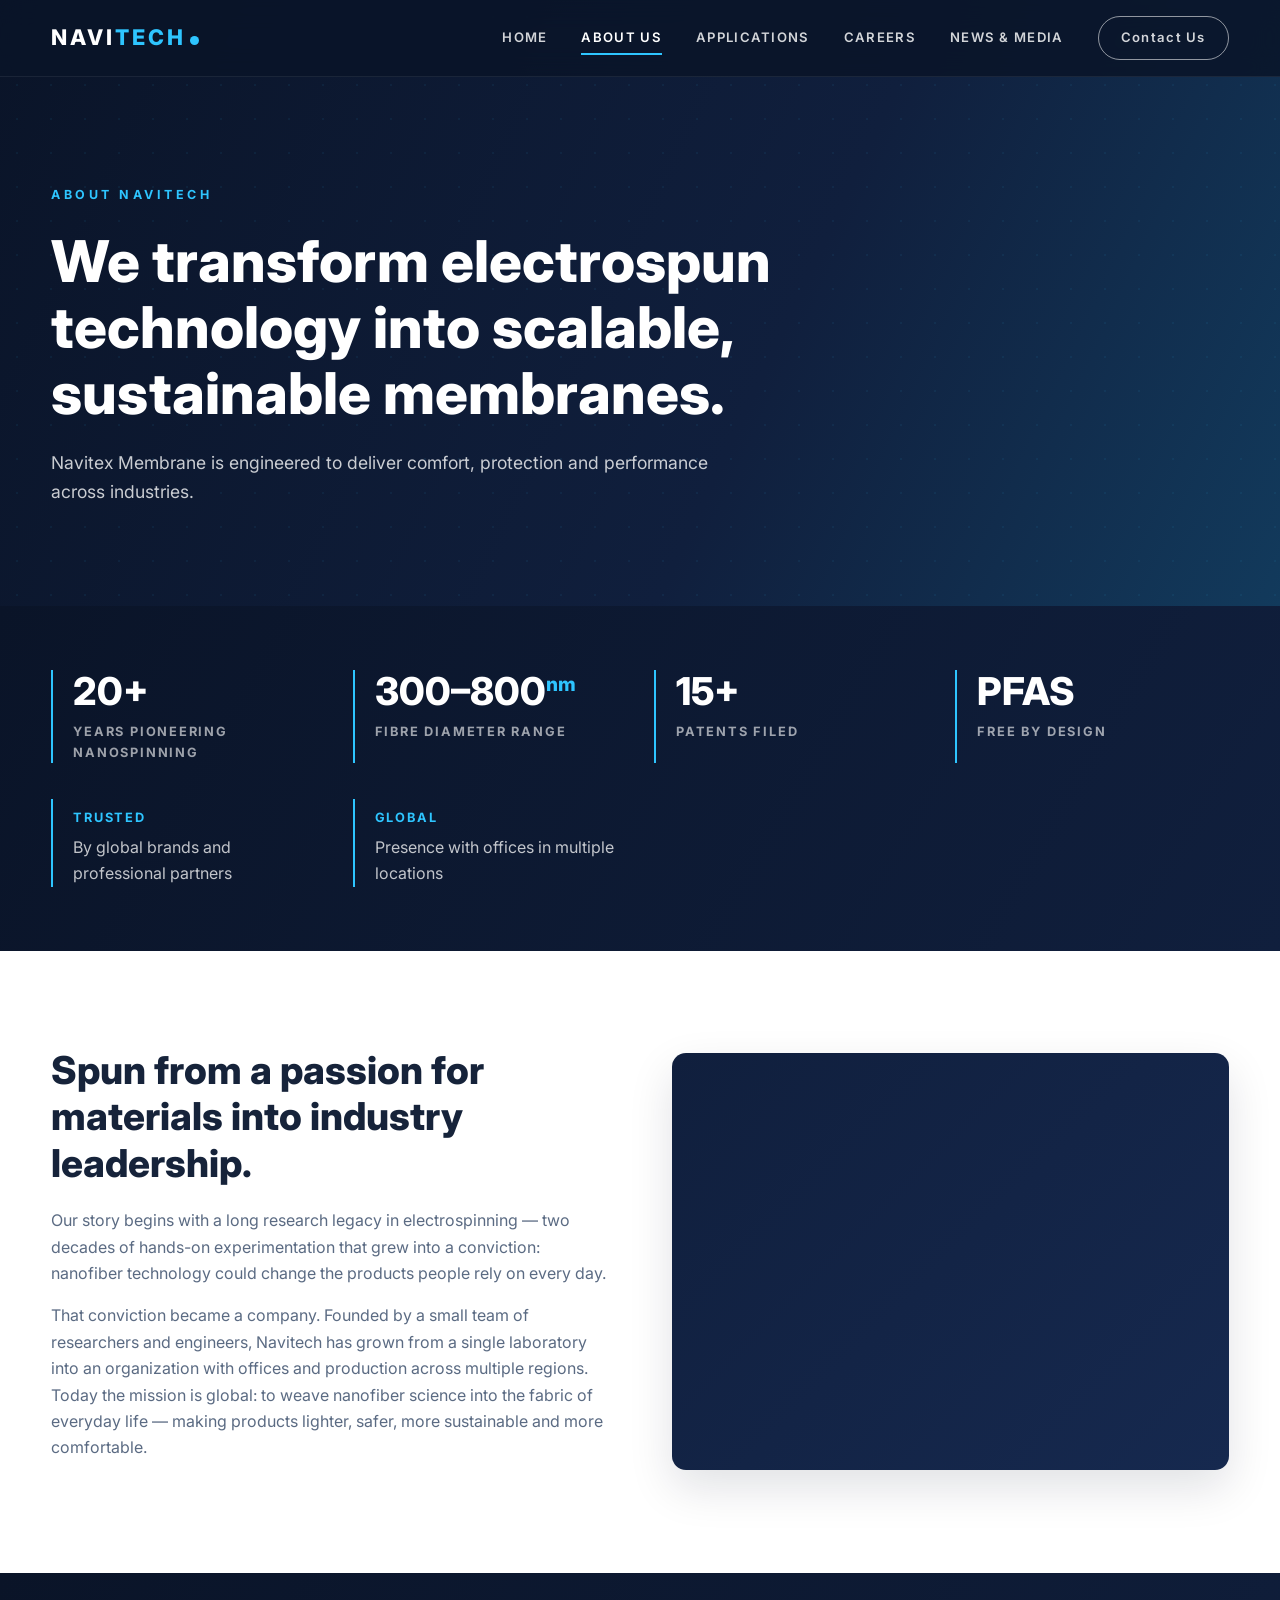
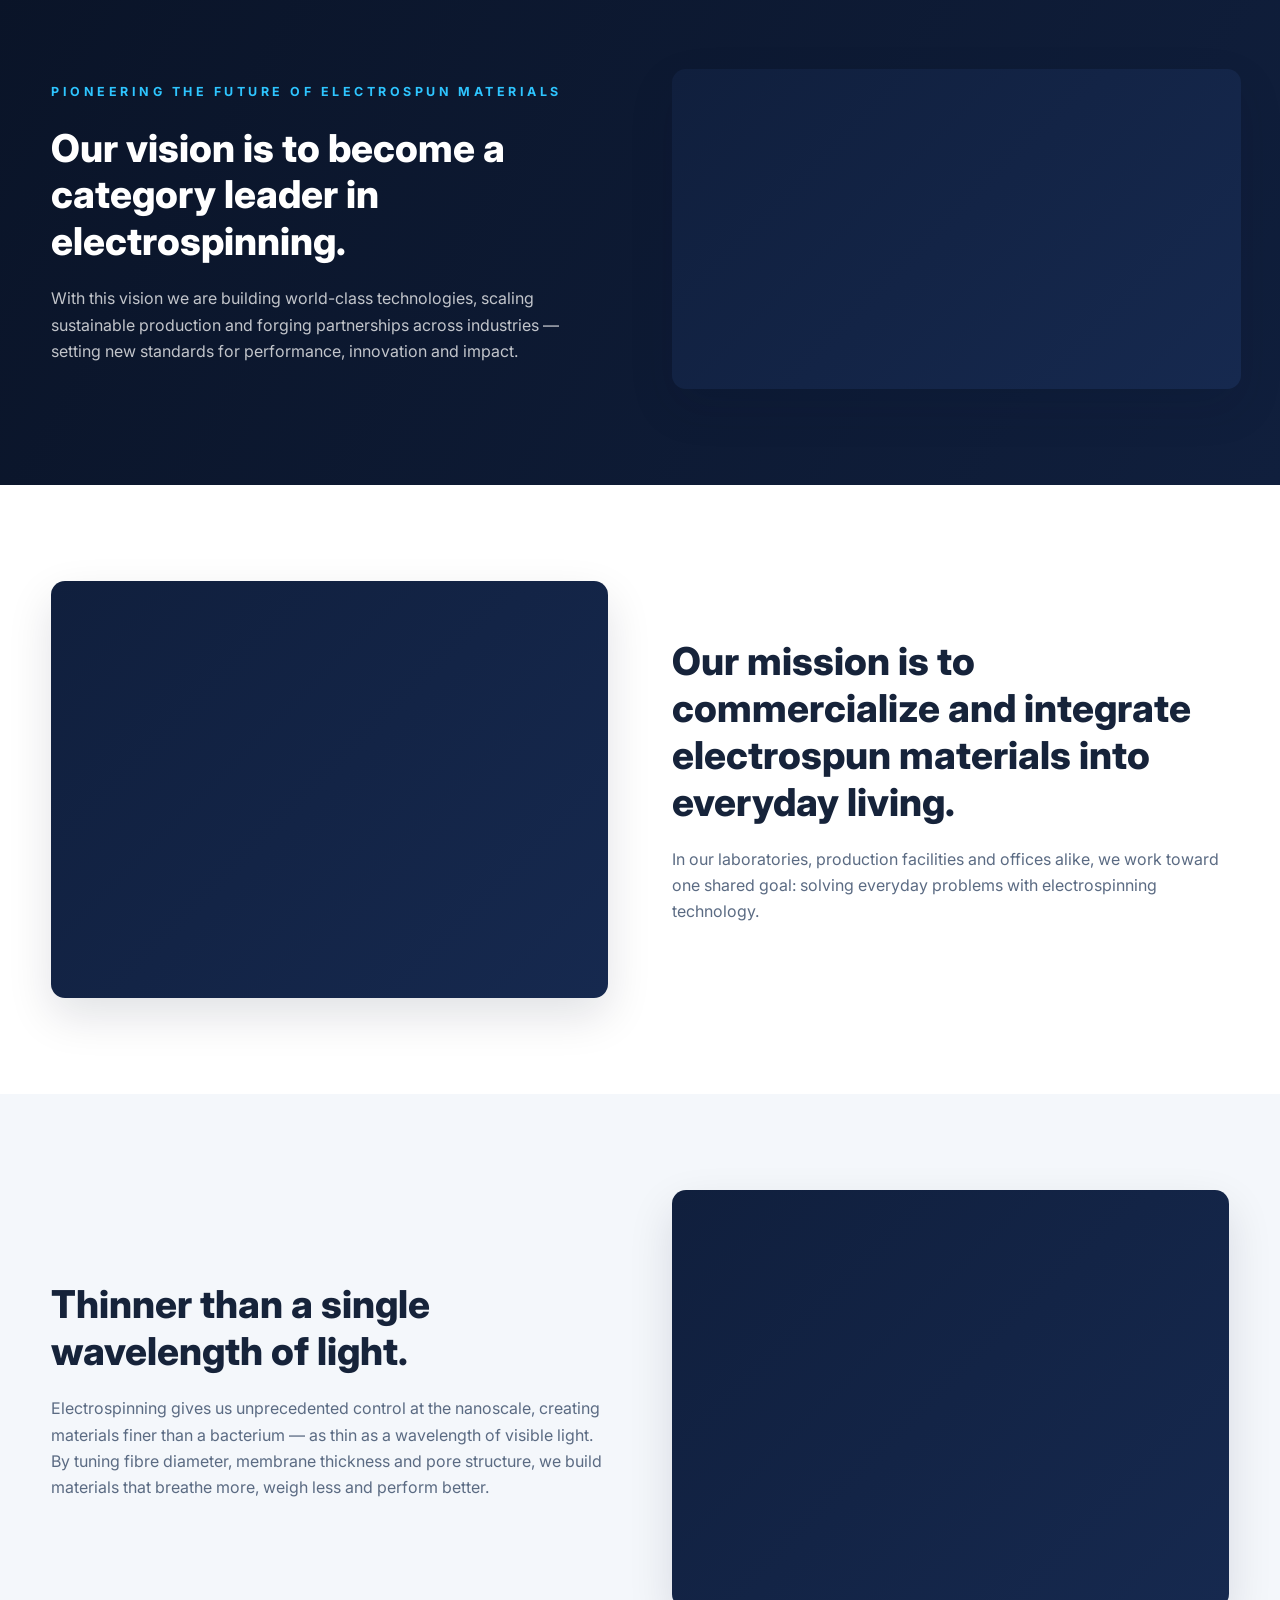
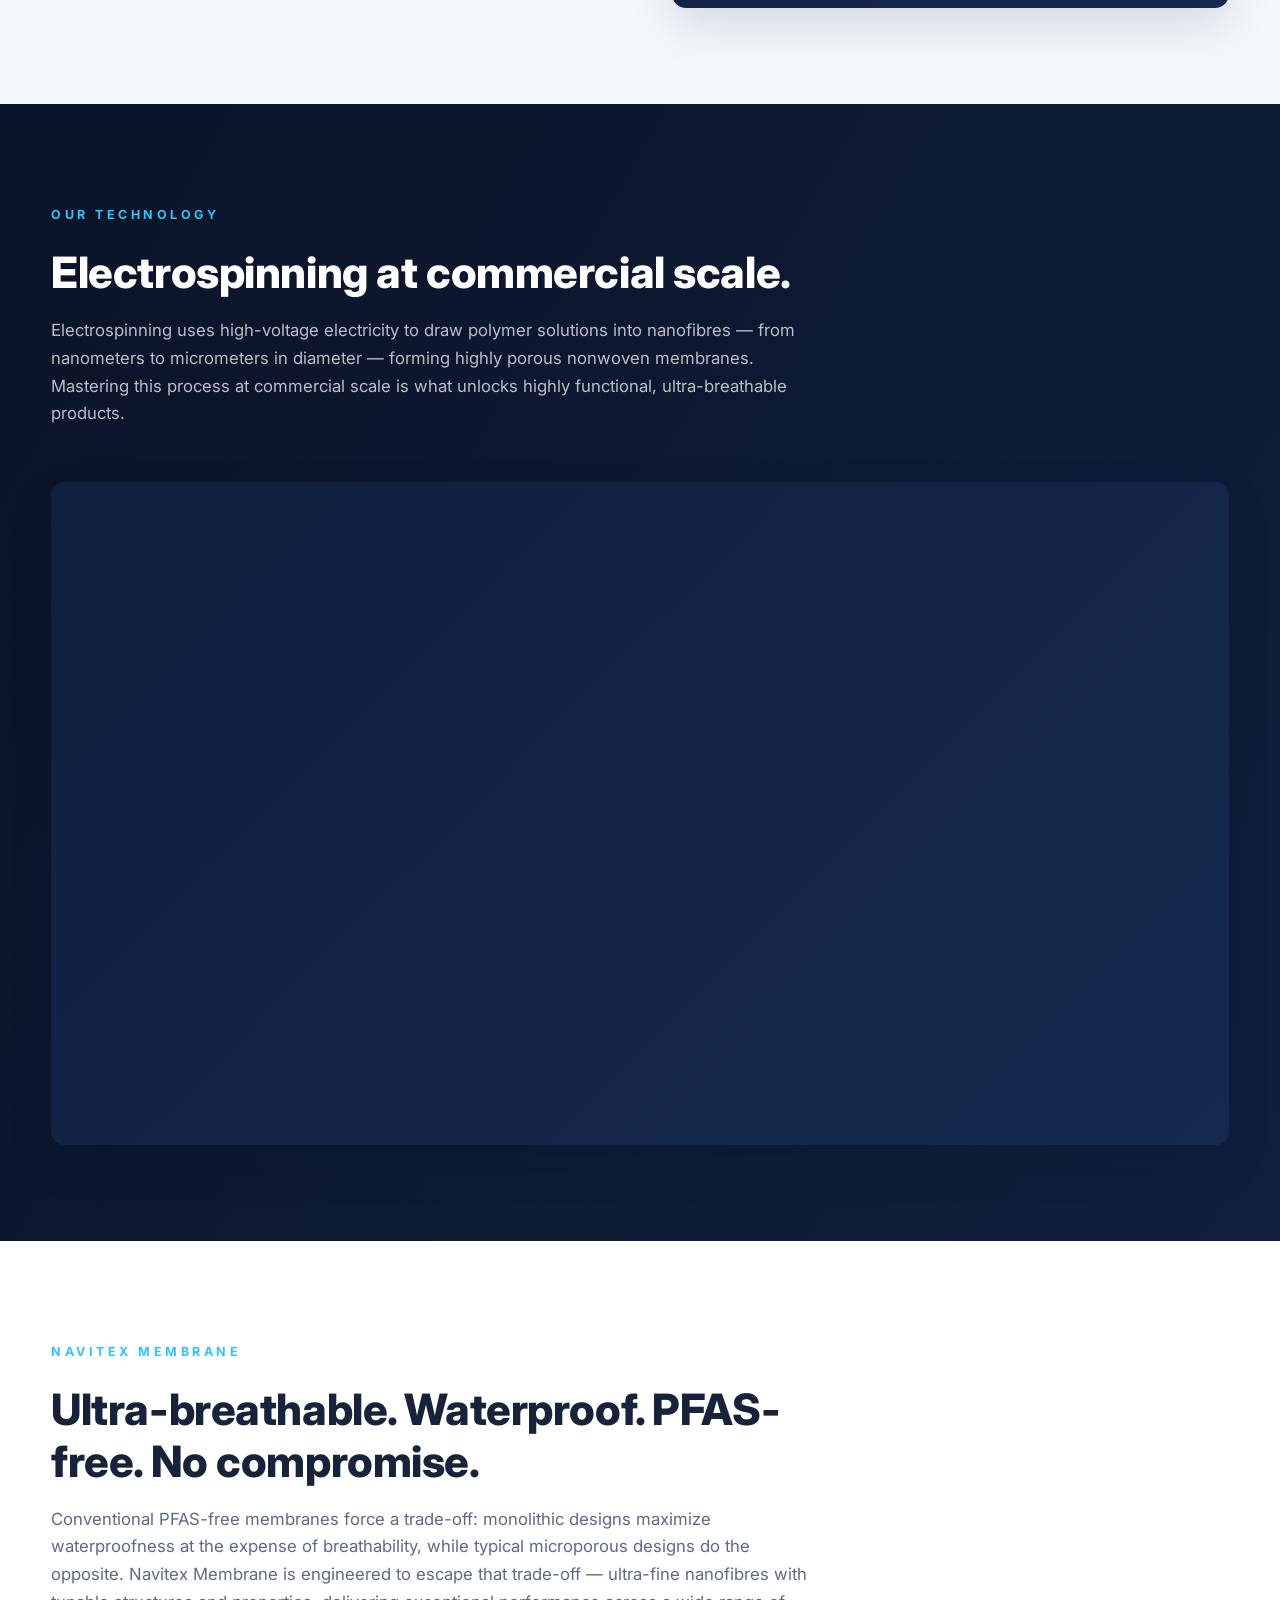
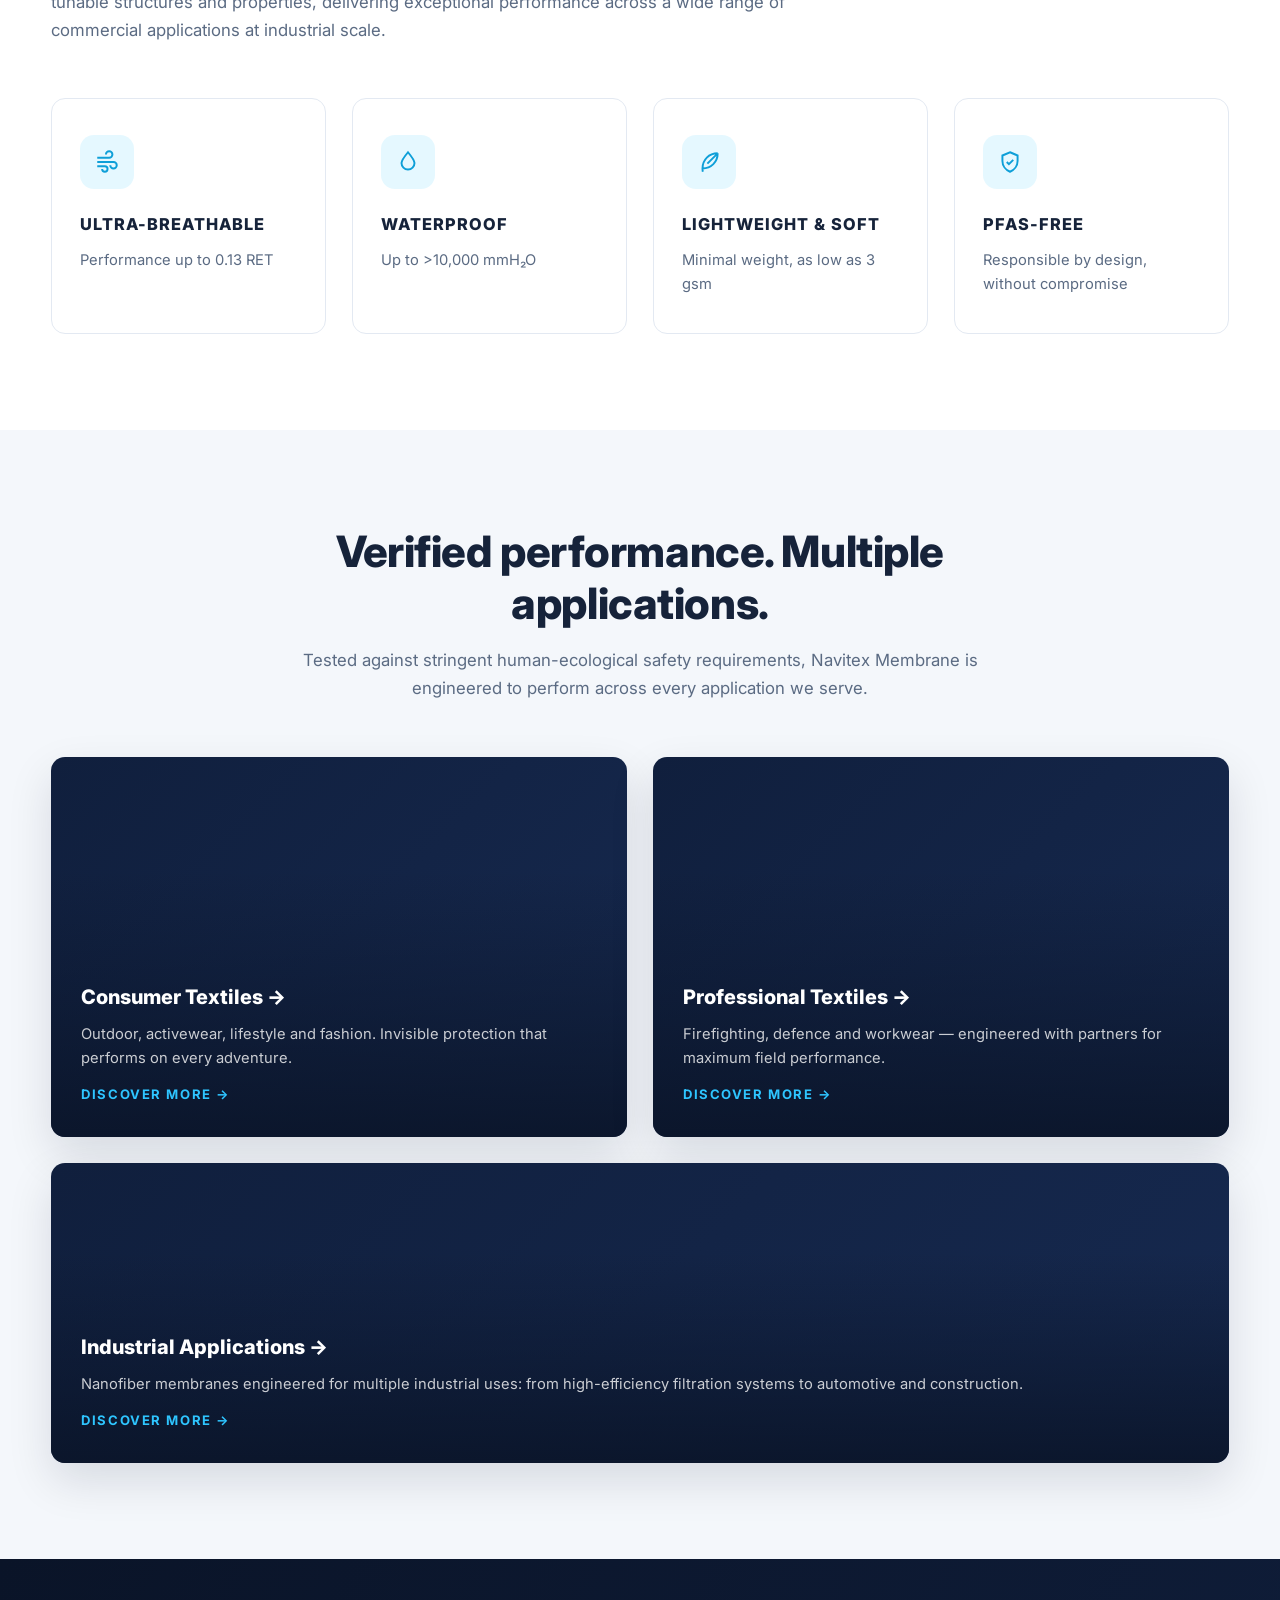
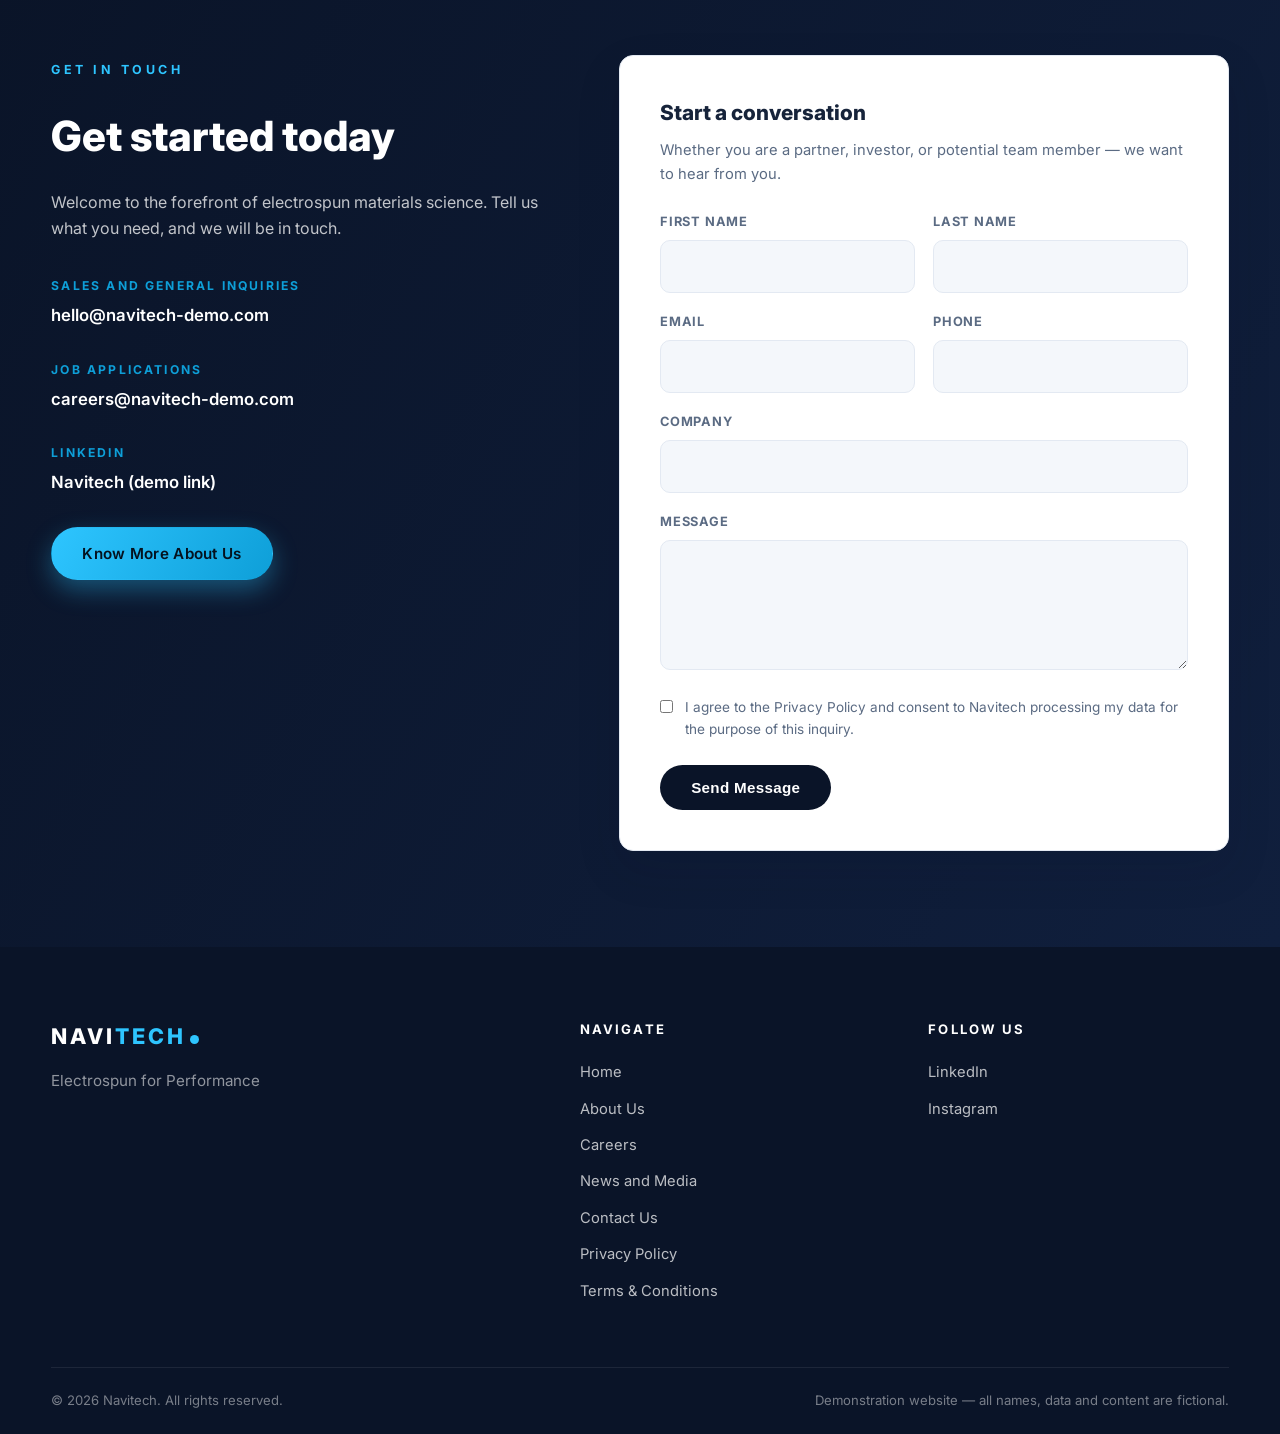
==== about.html @ cbca868d "Navitech demo site" ====
<!DOCTYPE html>
<html lang="en">
<head>
  <meta charset="UTF-8" />
  <meta name="viewport" content="width=device-width, initial-scale=1.0" />
  <title>About Us — Navitech</title>
  <meta name="description" content="About Navitech (fictional demo). We turn electrospun technology into scalable, sustainable membranes for comfort, protection and performance." />
  <link rel="preconnect" href="https://fonts.googleapis.com" />
  <link rel="preconnect" href="https://fonts.gstatic.com" crossorigin />
  <link href="https://fonts.googleapis.com/css2?family=Inter:wght@400;600;700;800&display=swap" rel="stylesheet" />
  <link rel="stylesheet" href="css/style.css" />
</head>
<body>

  <!-- ===================== HEADER ===================== -->
  <header class="site-header">
    <div class="container header-inner">
      <a href="index.html" class="logo">NAVI<span>TECH</span><i class="logo-dot"></i></a>
      <nav class="main-nav" id="mainNav">
        <a href="index.html">HOME</a>
        <a href="about.html" class="active">ABOUT US</a>
        <a href="applications.html">APPLICATIONS</a>
        <a href="careers.html">CAREERS</a>
        <a href="media.html">NEWS &amp; MEDIA</a>
        <a href="contact.html" class="btn btn-outline nav-cta">Contact Us</a>
      </nav>
      <button class="nav-toggle" id="navToggle" aria-label="Toggle menu">
        <span></span><span></span><span></span>
      </button>
    </div>
  </header>

  <!-- ===================== PAGE HERO ===================== -->
  <section class="page-hero">
    <div class="container">
      <span class="eyebrow">About Navitech</span>
      <h1>We transform electrospun technology into scalable, sustainable membranes.</h1>
      <p class="lead">Navitex Membrane is engineered to deliver comfort, protection and performance across industries.</p>
    </div>
  </section>

  <!-- ===================== STATS ===================== -->
  <section class="section section-dark" style="padding:64px 0;">
    <div class="container stats-grid">
      <div class="stat reveal">
        <div class="num" data-count="20" data-suffix="+">0+</div>
        <div class="label">Years pioneering nanospinning</div>
      </div>
      <div class="stat reveal">
        <div class="num">300–800<sup>nm</sup></div>
        <div class="label">Fibre diameter range</div>
      </div>
      <div class="stat reveal">
        <div class="num" data-count="15" data-suffix="+">0+</div>
        <div class="label">Patents filed</div>
      </div>
      <div class="stat reveal">
        <div class="num">PFAS</div>
        <div class="label">Free by design</div>
      </div>
    </div>
    <div class="container" style="margin-top:36px;">
      <div class="stats-grid">
        <div class="stat reveal">
          <div class="label" style="color:var(--accent);">Trusted</div>
          <p style="margin-top:6px;">By global brands and professional partners</p>
        </div>
        <div class="stat reveal">
          <div class="label" style="color:var(--accent);">Global</div>
          <p style="margin-top:6px;">Presence with offices in multiple locations</p>
        </div>
      </div>
    </div>
  </section>

  <!-- ===================== STORY ===================== -->
  <section class="section">
    <div class="container split">
      <div class="split-text reveal">
        <h2>Spun from a passion for materials into industry leadership.</h2>
        <p>Our story begins with a long research legacy in electrospinning — two decades of hands-on experimentation that grew into a conviction: nanofiber technology could change the products people rely on every day.</p>
        <p>That conviction became a company. Founded by a small team of researchers and engineers, Navitech has grown from a single laboratory into an organization with offices and production across multiple regions. Today the mission is global: to weave nanofiber science into the fabric of everyday life — making products lighter, safer, more sustainable and more comfortable.</p>
      </div>
      <div class="media ratio-43 reveal">
        <img src="https://images.unsplash.com/photo-1521737604893-d14cc237f11d?auto=format&fit=crop&w=1200&q=80" alt="The Navitech team at work" loading="lazy" onerror="this.remove()" />
      </div>
    </div>
  </section>

  <!-- ===================== VISION ===================== -->
  <section class="section section-dark">
    <div class="container split">
      <div class="split-text reveal">
        <span class="eyebrow">Pioneering the future of electrospun materials</span>
        <h2>Our vision is to become a category leader in electrospinning.</h2>
        <p>With this vision we are building world-class technologies, scaling sustainable production and forging partnerships across industries — setting new standards for performance, innovation and impact.</p>
      </div>
      <div class="media ratio-169 reveal">
        <img src="https://images.unsplash.com/photo-1517048676732-d65bc937f952?auto=format&fit=crop&w=1200&q=80" alt="Strategy discussion" loading="lazy" onerror="this.remove()" />
      </div>
    </div>
  </section>

  <!-- ===================== MISSION ===================== -->
  <section class="section">
    <div class="container split reverse">
      <div class="split-text reveal">
        <h2>Our mission is to commercialize and integrate electrospun materials into everyday living.</h2>
        <p>In our laboratories, production facilities and offices alike, we work toward one shared goal: solving everyday problems with electrospinning technology.</p>
      </div>
      <div class="media ratio-43 reveal">
        <img src="https://images.unsplash.com/photo-1579684385127-1ef15d508118?auto=format&fit=crop&w=1200&q=80" alt="Materials research in the laboratory" loading="lazy" onerror="this.remove()" />
      </div>
    </div>
  </section>

  <!-- ===================== NANOSCALE ===================== -->
  <section class="section section-soft">
    <div class="container split">
      <div class="split-text reveal">
        <h2>Thinner than a single wavelength of light.</h2>
        <p>Electrospinning gives us unprecedented control at the nanoscale, creating materials finer than a bacterium — as thin as a wavelength of visible light. By tuning fibre diameter, membrane thickness and pore structure, we build materials that breathe more, weigh less and perform better.</p>
      </div>
      <div class="media ratio-43 reveal">
        <img src="https://images.unsplash.com/photo-1618005182384-a83a8bd57fbe?auto=format&fit=crop&w=1200&q=80" alt="Nanofiber structure visualization" loading="lazy" onerror="this.remove()" />
      </div>
    </div>
  </section>

  <!-- ===================== TECHNOLOGY ===================== -->
  <section class="section section-dark" id="technology">
    <div class="container">
      <div class="section-head reveal">
        <span class="eyebrow">Our Technology</span>
        <h2>Electrospinning at commercial scale.</h2>
        <p>Electrospinning uses high-voltage electricity to draw polymer solutions into nanofibres — from nanometers to micrometers in diameter — forming highly porous nonwoven membranes. Mastering this process at commercial scale is what unlocks highly functional, ultra-breathable products.</p>
      </div>
      <div class="media ratio-169 reveal">
        <img src="https://images.unsplash.com/photo-1565043666747-69f6646db940?auto=format&fit=crop&w=1600&q=80" alt="Industrial-scale production line" loading="lazy" onerror="this.remove()" />
      </div>
    </div>
  </section>

  <!-- ===================== PERFORMANCE ===================== -->
  <section class="section">
    <div class="container">
      <div class="section-head reveal">
        <span class="eyebrow">Navitex Membrane</span>
        <h2>Ultra-breathable. Waterproof. PFAS-free. No compromise.</h2>
        <p>Conventional PFAS-free membranes force a trade-off: monolithic designs maximize waterproofness at the expense of breathability, while typical microporous designs do the opposite. Navitex Membrane is engineered to escape that trade-off — ultra-fine nanofibres with tunable structures and properties, delivering exceptional performance across a wide range of commercial applications at industrial scale.</p>
      </div>
      <div class="feat-grid">
        <div class="feat-card reveal">
          <div class="feat-icon">
            <svg viewBox="0 0 24 24"><path d="M3 8h11a3 3 0 1 0-3-3M3 12h15a3 3 0 1 1-3 3M3 16h7a2.5 2.5 0 1 1-2.5 2.5"/></svg>
          </div>
          <h3>Ultra-breathable</h3>
          <p>Performance up to 0.13 RET</p>
        </div>
        <div class="feat-card reveal">
          <div class="feat-icon">
            <svg viewBox="0 0 24 24"><path d="M12 3c3.5 4.2 6 7.2 6 10a6 6 0 1 1-12 0c0-2.8 2.5-5.8 6-10z"/></svg>
          </div>
          <h3>Waterproof</h3>
          <p>Up to &gt;10,000 mmH₂O</p>
        </div>
        <div class="feat-card reveal">
          <div class="feat-icon">
            <svg viewBox="0 0 24 24"><path d="M20 4c-8 0-14 6-14 14 0 1 .1 2 .3 3M20 4c0 8-6 14-14 14M20 4l-9.5 9.5"/></svg>
          </div>
          <h3>Lightweight &amp; Soft</h3>
          <p>Minimal weight, as low as 3 gsm</p>
        </div>
        <div class="feat-card reveal">
          <div class="feat-icon">
            <svg viewBox="0 0 24 24"><path d="M12 3l7 3v5c0 4.5-3 8.4-7 10-4-1.6-7-5.5-7-10V6l7-3z"/><path d="M9 12l2 2 4-4"/></svg>
          </div>
          <h3>PFAS-free</h3>
          <p>Responsible by design, without compromise</p>
        </div>
      </div>
    </div>
  </section>

  <!-- ===================== VERIFIED ===================== -->
  <section class="section section-soft">
    <div class="container">
      <div class="section-head center reveal">
        <h2>Verified performance. Multiple applications.</h2>
        <p>Tested against stringent human-ecological safety requirements, Navitex Membrane is engineered to perform across every application we serve.</p>
      </div>
      <div class="app-grid">
        <article class="app-card reveal">
          <img src="https://images.unsplash.com/photo-1551632811-561732d1e306?auto=format&fit=crop&w=1100&q=80" alt="Outdoor adventure" loading="lazy" onerror="this.remove()" />
          <div class="app-body">
            <h3>Consumer Textiles →</h3>
            <p>Outdoor, activewear, lifestyle and fashion. Invisible protection that performs on every adventure.</p>
            <a class="app-link" href="applications.html#consumer">Discover More →</a>
          </div>
        </article>
        <article class="app-card reveal">
          <img src="https://images.unsplash.com/photo-1516937941344-00b4e0337589?auto=format&fit=crop&w=1100&q=80" alt="Professional field work" loading="lazy" onerror="this.remove()" />
          <div class="app-body">
            <h3>Professional Textiles →</h3>
            <p>Firefighting, defence and workwear — engineered with partners for maximum field performance.</p>
            <a class="app-link" href="applications.html#professional">Discover More →</a>
          </div>
        </article>
      </div>
      <div class="app-grid" style="margin-top:26px;grid-template-columns:1fr;">
        <article class="app-card reveal" style="min-height:300px;">
          <img src="https://images.unsplash.com/photo-1581094794329-c8112a89af12?auto=format&fit=crop&w=1400&q=80" alt="Industrial application" loading="lazy" onerror="this.remove()" />
          <div class="app-body">
            <h3>Industrial Applications →</h3>
            <p>Nanofiber membranes engineered for multiple industrial uses: from high-efficiency filtration systems to automotive and construction.</p>
            <a class="app-link" href="applications.html#industrial">Discover More →</a>
          </div>
        </article>
      </div>
    </div>
  </section>

  <!-- ===================== CONTACT TEASER ===================== -->
  <section class="section section-dark">
    <div class="container contact-grid">
      <div class="reveal">
        <span class="eyebrow">Get In Touch</span>
        <h2 style="font-size:clamp(1.8rem,3.4vw,2.6rem);font-weight:800;margin-bottom:18px;">Get started today</h2>
        <p style="margin-bottom:34px;">Welcome to the forefront of electrospun materials science. Tell us what you need, and we will be in touch.</p>
        <ul class="contact-list">
          <li>
            <div class="cl-label">Sales and General Inquiries</div>
            <a href="mailto:hello@navitech-demo.com">hello@navitech-demo.com</a>
          </li>
          <li>
            <div class="cl-label">Job Applications</div>
            <a href="mailto:careers@navitech-demo.com">careers@navitech-demo.com</a>
          </li>
          <li>
            <div class="cl-label">LinkedIn</div>
            <a href="#">Navitech (demo link)</a>
          </li>
        </ul>
        <a href="contact.html" class="btn btn-primary">Know More About Us</a>
      </div>
      <div class="form-card reveal" style="color:var(--ink);">
        <h3 style="font-size:1.3rem;font-weight:800;margin-bottom:8px;">Start a conversation</h3>
        <p style="color:var(--muted);font-size:0.92rem;margin-bottom:24px;">Whether you are a partner, investor, or potential team member — we want to hear from you.</p>
        <form data-demo-form>
          <div class="form-row">
            <div class="form-field">
              <label for="fn">First Name</label>
              <input id="fn" type="text" required />
            </div>
            <div class="form-field">
              <label for="ln">Last Name</label>
              <input id="ln" type="text" required />
            </div>
          </div>
          <div class="form-row">
            <div class="form-field">
              <label for="em">Email</label>
              <input id="em" type="email" required />
            </div>
            <div class="form-field">
              <label for="ph">Phone</label>
              <input id="ph" type="tel" />
            </div>
          </div>
          <div class="form-field">
            <label for="co">Company</label>
            <input id="co" type="text" />
          </div>
          <div class="form-field">
            <label for="msg">Message</label>
            <textarea id="msg" required></textarea>
          </div>
          <div class="form-consent">
            <input type="checkbox" id="consent" required />
            <label for="consent" style="text-transform:none;letter-spacing:0;font-weight:400;">I agree to the Privacy Policy and consent to Navitech processing my data for the purpose of this inquiry.</label>
          </div>
          <button type="submit" class="btn btn-dark">Send Message</button>
          <div class="form-success">Thank you — this is a demo form, so no data was sent. We would be in touch here on a live site.</div>
        </form>
      </div>
    </div>
  </section>

  <!-- ===================== FOOTER ===================== -->
  <footer class="site-footer">
    <div class="container footer-grid">
      <div class="footer-brand">
        <a href="index.html" class="logo">NAVI<span>TECH</span><i class="logo-dot"></i></a>
        <p>Electrospun for Performance</p>
      </div>
      <div>
        <h4>Navigate</h4>
        <ul>
          <li><a href="index.html">Home</a></li>
          <li><a href="about.html">About Us</a></li>
          <li><a href="careers.html">Careers</a></li>
          <li><a href="media.html">News and Media</a></li>
          <li><a href="contact.html">Contact Us</a></li>
          <li><a href="#">Privacy Policy</a></li>
          <li><a href="#">Terms &amp; Conditions</a></li>
        </ul>
      </div>
      <div>
        <h4>Follow Us</h4>
        <ul>
          <li><a href="#">LinkedIn</a></li>
          <li><a href="#">Instagram</a></li>
        </ul>
      </div>
    </div>
    <div class="container footer-bottom">
      <p>© 2026 Navitech. All rights reserved.</p>
      <p>Demonstration website — all names, data and content are fictional.</p>
    </div>
  </footer>

  <script src="js/main.js"></script>
</body>
</html>
---- css/style.css ----
/* ============================================================
   NAVITECH — Demo Website Stylesheet
   Fictional demo site. All company info is desensitized.
   ============================================================ */

:root {
  --navy: #0a1428;
  --navy-2: #101f3d;
  --navy-3: #16294f;
  --accent: #2ec5ff;
  --accent-dark: #0e9fd8;
  --ink: #16233a;
  --muted: #5b6b83;
  --line: #e3e9f2;
  --bg: #ffffff;
  --bg-soft: #f4f7fb;
  --radius: 14px;
  --shadow: 0 18px 45px rgba(10, 20, 40, 0.12);
  --font: "Inter", "Helvetica Neue", Arial, sans-serif;
}

* { margin: 0; padding: 0; box-sizing: border-box; }

html { scroll-behavior: smooth; }

body {
  font-family: var(--font);
  color: var(--ink);
  background: var(--bg);
  line-height: 1.65;
  -webkit-font-smoothing: antialiased;
}

img { max-width: 100%; display: block; }
a { color: inherit; text-decoration: none; }
ul { list-style: none; }

.container {
  width: min(1180px, 92%);
  margin: 0 auto;
}

/* ---------- Buttons ---------- */
.btn {
  display: inline-block;
  padding: 13px 30px;
  border-radius: 999px;
  font-weight: 600;
  font-size: 0.95rem;
  letter-spacing: 0.02em;
  transition: transform 0.2s ease, box-shadow 0.2s ease, background 0.2s ease;
  cursor: pointer;
  border: 1.5px solid transparent;
}
.btn:hover { transform: translateY(-2px); }
.btn-primary {
  background: linear-gradient(120deg, var(--accent), var(--accent-dark));
  color: #04121f;
  box-shadow: 0 10px 25px rgba(46, 197, 255, 0.35);
}
.btn-outline { border-color: rgba(255, 255, 255, 0.55); color: #fff; }
.btn-outline:hover { background: rgba(255, 255, 255, 0.12); }
.btn-dark { background: var(--navy); color: #fff; }
.btn-dark:hover { background: var(--navy-3); }

/* ---------- Header ---------- */
.site-header {
  position: fixed;
  inset: 0 0 auto 0;
  z-index: 100;
  background: rgba(10, 20, 40, 0.85);
  backdrop-filter: blur(14px);
  -webkit-backdrop-filter: blur(14px);
  border-bottom: 1px solid rgba(255, 255, 255, 0.07);
  transition: box-shadow 0.25s ease;
}
.site-header.scrolled { box-shadow: 0 8px 30px rgba(0, 0, 0, 0.35); }

.header-inner {
  display: flex;
  align-items: center;
  justify-content: space-between;
  height: 76px;
}

.logo {
  font-size: 1.35rem;
  font-weight: 800;
  letter-spacing: 0.14em;
  color: #fff;
}
.logo span { color: var(--accent); }
.logo .logo-dot {
  display: inline-block;
  width: 9px; height: 9px;
  border-radius: 50%;
  background: var(--accent);
  margin-left: 4px;
}

.main-nav { display: flex; align-items: center; gap: 34px; }
.main-nav > a {
  color: rgba(255, 255, 255, 0.82);
  font-size: 0.82rem;
  font-weight: 600;
  letter-spacing: 0.1em;
  position: relative;
  padding: 6px 0;
}
.main-nav > a::after {
  content: "";
  position: absolute;
  left: 0; bottom: 0;
  width: 0; height: 2px;
  background: var(--accent);
  transition: width 0.25s ease;
}
.main-nav > a:hover, .main-nav > a.active { color: #fff; }
.main-nav > a:hover::after, .main-nav > a.active::after { width: 100%; }
.main-nav .nav-cta {
  font-size: 0.82rem;
  padding: 10px 22px;
}
.main-nav .nav-cta::after { display: none; }

.nav-toggle {
  display: none;
  flex-direction: column;
  gap: 5px;
  background: none;
  border: none;
  cursor: pointer;
  padding: 8px;
}
.nav-toggle span {
  width: 24px; height: 2px;
  background: #fff;
  transition: transform 0.25s ease, opacity 0.25s ease;
}
.nav-toggle.open span:nth-child(1) { transform: translateY(7px) rotate(45deg); }
.nav-toggle.open span:nth-child(2) { opacity: 0; }
.nav-toggle.open span:nth-child(3) { transform: translateY(-7px) rotate(-45deg); }

/* ---------- Hero ---------- */
.hero {
  position: relative;
  min-height: 92vh;
  display: flex;
  align-items: center;
  color: #fff;
  background: linear-gradient(115deg, #0a1428 0%, #101f3d 55%, #123a5c 100%);
  overflow: hidden;
  padding: 140px 0 90px;
}
.hero::before {
  content: "";
  position: absolute;
  inset: 0;
  background-image: radial-gradient(rgba(46, 197, 255, 0.14) 1px, transparent 1px);
  background-size: 34px 34px;
  opacity: 0.5;
}
.hero .hero-bg {
  position: absolute;
  inset: 0;
  background-size: cover;
  background-position: center;
  opacity: 0.22;
}
.hero .container { position: relative; z-index: 2; }

.eyebrow {
  display: inline-block;
  font-size: 0.78rem;
  font-weight: 700;
  letter-spacing: 0.28em;
  text-transform: uppercase;
  color: var(--accent);
  margin-bottom: 22px;
}

.hero h1 {
  font-size: clamp(2.4rem, 5.4vw, 4.3rem);
  line-height: 1.12;
  font-weight: 800;
  max-width: 820px;
  letter-spacing: -0.01em;
}
.hero p.lead {
  margin: 26px 0 38px;
  font-size: 1.15rem;
  color: rgba(255, 255, 255, 0.78);
  max-width: 620px;
}
.hero .hero-actions { display: flex; gap: 16px; flex-wrap: wrap; }

/* ---------- Page hero (inner pages) ---------- */
.page-hero {
  position: relative;
  color: #fff;
  background: linear-gradient(115deg, #0a1428 0%, #101f3d 60%, #123a5c 100%);
  padding: 180px 0 100px;
  overflow: hidden;
}
.page-hero::before {
  content: "";
  position: absolute;
  inset: 0;
  background-image: radial-gradient(rgba(46, 197, 255, 0.12) 1px, transparent 1px);
  background-size: 34px 34px;
  opacity: 0.5;
}
.page-hero .container { position: relative; z-index: 2; }
.page-hero h1 {
  font-size: clamp(2.2rem, 4.6vw, 3.6rem);
  font-weight: 800;
  line-height: 1.15;
  max-width: 860px;
}
.page-hero p.lead {
  margin-top: 22px;
  max-width: 680px;
  color: rgba(255, 255, 255, 0.78);
  font-size: 1.1rem;
}

/* ---------- Sections ---------- */
.section { padding: 96px 0; }
.section-soft { background: var(--bg-soft); }
.section-dark {
  background: linear-gradient(120deg, var(--navy) 0%, var(--navy-2) 100%);
  color: #fff;
}
.section-dark .lead, .section-dark p { color: rgba(255, 255, 255, 0.75); }

.section-head { max-width: 760px; margin-bottom: 54px; }
.section-head.center { margin-left: auto; margin-right: auto; text-align: center; }
.section-head h2 {
  font-size: clamp(1.8rem, 3.4vw, 2.7rem);
  font-weight: 800;
  line-height: 1.2;
  letter-spacing: -0.01em;
}
.section-head p { margin-top: 18px; color: var(--muted); font-size: 1.05rem; }
.section-dark .section-head p { color: rgba(255, 255, 255, 0.72); }

/* ---------- Stats ---------- */
.stats-grid {
  display: grid;
  grid-template-columns: repeat(4, 1fr);
  gap: 28px;
}
.stat {
  border-left: 2px solid var(--accent);
  padding-left: 20px;
}
.stat .num {
  font-size: clamp(1.9rem, 3vw, 2.7rem);
  font-weight: 800;
  color: #fff;
  line-height: 1.1;
}
.stat .num sup { font-size: 0.5em; color: var(--accent); }
.stat .label {
  margin-top: 8px;
  font-size: 0.8rem;
  font-weight: 700;
  letter-spacing: 0.14em;
  text-transform: uppercase;
  color: rgba(255, 255, 255, 0.6);
}
.stats-light .stat .num { color: var(--ink); }
.stats-light .stat .label { color: var(--muted); }

/* ---------- Split (text + media) ---------- */
.split {
  display: grid;
  grid-template-columns: 1fr 1fr;
  gap: 64px;
  align-items: center;
}
.split.reverse > .split-text { order: 2; }
.split-text h2 {
  font-size: clamp(1.7rem, 3vw, 2.5rem);
  font-weight: 800;
  line-height: 1.22;
  margin-bottom: 20px;
}
.split-text p { color: var(--muted); margin-bottom: 16px; }
.section-dark .split-text p { color: rgba(255, 255, 255, 0.75); }

.media {
  position: relative;
  border-radius: var(--radius);
  overflow: hidden;
  background: linear-gradient(135deg, var(--navy-2), var(--navy-3));
  box-shadow: var(--shadow);
  min-height: 320px;
}
.media img { width: 100%; height: 100%; object-fit: cover; position: absolute; inset: 0; }
.media.ratio-43 { aspect-ratio: 4 / 3; }
.media.ratio-169 { aspect-ratio: 16 / 9; }
.media.ratio-11 { aspect-ratio: 1 / 1; }

/* ---------- Check list ---------- */
.check-list li {
  position: relative;
  padding-left: 34px;
  margin-bottom: 14px;
  color: var(--muted);
}
.section-dark .check-list li { color: rgba(255, 255, 255, 0.8); }
.check-list li::before {
  content: "";
  position: absolute;
  left: 0; top: 4px;
  width: 20px; height: 20px;
  border-radius: 50%;
  background: rgba(46, 197, 255, 0.16);
  border: 1.5px solid var(--accent);
}
.check-list li::after {
  content: "";
  position: absolute;
  left: 6px; top: 9px;
  width: 6px; height: 9px;
  border: solid var(--accent-dark);
  border-width: 0 2px 2px 0;
  transform: rotate(45deg);
}

/* ---------- Feature / performance cards ---------- */
.feat-grid {
  display: grid;
  grid-template-columns: repeat(4, 1fr);
  gap: 26px;
}
.feat-card {
  background: #fff;
  border: 1px solid var(--line);
  border-radius: var(--radius);
  padding: 36px 28px;
  transition: transform 0.25s ease, box-shadow 0.25s ease;
}
.feat-card:hover { transform: translateY(-6px); box-shadow: var(--shadow); }
.section-dark .feat-card {
  background: rgba(255, 255, 255, 0.05);
  border-color: rgba(255, 255, 255, 0.1);
}
.feat-icon {
  width: 54px; height: 54px;
  border-radius: 14px;
  display: grid;
  place-items: center;
  background: rgba(46, 197, 255, 0.12);
  margin-bottom: 22px;
}
.feat-icon svg { width: 26px; height: 26px; stroke: var(--accent-dark); fill: none; stroke-width: 1.8; }
.feat-card h3 {
  font-size: 1.02rem;
  font-weight: 800;
  letter-spacing: 0.06em;
  text-transform: uppercase;
  margin-bottom: 10px;
}
.feat-card p { font-size: 0.92rem; color: var(--muted); }
.section-dark .feat-card p { color: rgba(255, 255, 255, 0.7); }

/* ---------- Application cards ---------- */
.app-grid {
  display: grid;
  grid-template-columns: repeat(2, 1fr);
  gap: 26px;
}
.app-grid.cols-4 { grid-template-columns: repeat(4, 1fr); }
.app-card {
  position: relative;
  border-radius: var(--radius);
  overflow: hidden;
  min-height: 380px;
  display: flex;
  align-items: flex-end;
  background: linear-gradient(135deg, var(--navy-2), var(--navy-3));
  box-shadow: var(--shadow);
}
.app-card img {
  position: absolute; inset: 0;
  width: 100%; height: 100%;
  object-fit: cover;
  transition: transform 0.5s ease;
}
.app-card:hover img { transform: scale(1.05); }
.app-card::after {
  content: "";
  position: absolute; inset: 0;
  background: linear-gradient(180deg, rgba(10, 20, 40, 0) 30%, rgba(10, 20, 40, 0.88) 100%);
}
.app-card .app-body {
  position: relative;
  z-index: 2;
  padding: 30px;
  color: #fff;
}
.app-card .app-index {
  font-size: 0.8rem;
  font-weight: 700;
  letter-spacing: 0.2em;
  color: var(--accent);
  margin-bottom: 8px;
}
.app-card h3 { font-size: 1.25rem; font-weight: 800; margin-bottom: 8px; }
.app-card p { font-size: 0.92rem; color: rgba(255, 255, 255, 0.78); }
.app-card .app-link {
  display: inline-block;
  margin-top: 14px;
  font-size: 0.82rem;
  font-weight: 700;
  letter-spacing: 0.12em;
  text-transform: uppercase;
  color: var(--accent);
}

/* ---------- Certifications ---------- */
.cert-strip {
  display: flex;
  align-items: center;
  justify-content: center;
  gap: 48px;
  flex-wrap: wrap;
}
.cert-badge {
  display: flex;
  align-items: center;
  gap: 14px;
  padding: 16px 26px;
  border: 1.5px dashed rgba(91, 107, 131, 0.5);
  border-radius: 999px;
  color: var(--muted);
  font-weight: 700;
  font-size: 0.9rem;
  letter-spacing: 0.04em;
}
.cert-badge .dot {
  width: 34px; height: 34px;
  border-radius: 50%;
  display: grid; place-items: center;
  background: rgba(46, 197, 255, 0.14);
  color: var(--accent-dark);
  font-size: 0.7rem;
  font-weight: 800;
}

/* ---------- News cards ---------- */
.news-grid {
  display: grid;
  grid-template-columns: repeat(3, 1fr);
  gap: 26px;
}
.news-card {
  background: #fff;
  border: 1px solid var(--line);
  border-radius: var(--radius);
  overflow: hidden;
  display: flex;
  flex-direction: column;
  transition: transform 0.25s ease, box-shadow 0.25s ease;
}
.news-card:hover { transform: translateY(-6px); box-shadow: var(--shadow); }
.news-card .media { border-radius: 0; box-shadow: none; min-height: 0; aspect-ratio: 16 / 9; }
.news-body { padding: 26px; display: flex; flex-direction: column; flex: 1; }
.news-date {
  font-size: 0.76rem;
  font-weight: 700;
  letter-spacing: 0.14em;
  text-transform: uppercase;
  color: var(--accent-dark);
  margin-bottom: 10px;
}
.news-body h3 { font-size: 1.05rem; font-weight: 700; line-height: 1.4; margin-bottom: 10px; }
.news-body p { font-size: 0.9rem; color: var(--muted); flex: 1; }
.news-body .app-link {
  margin-top: 16px;
  font-size: 0.8rem;
  font-weight: 700;
  letter-spacing: 0.12em;
  text-transform: uppercase;
  color: var(--accent-dark);
}

/* ---------- CTA banner ---------- */
.cta-banner {
  text-align: center;
  max-width: 760px;
  margin: 0 auto;
}
.cta-banner h2 {
  font-size: clamp(1.9rem, 3.6vw, 2.8rem);
  font-weight: 800;
  line-height: 1.2;
  margin-bottom: 20px;
}
.cta-banner p { color: var(--muted); margin-bottom: 34px; font-size: 1.05rem; }
.section-dark .cta-banner p { color: rgba(255, 255, 255, 0.75); }

/* ---------- Contact info ---------- */
.contact-grid {
  display: grid;
  grid-template-columns: 1fr 1.2fr;
  gap: 60px;
  align-items: start;
}
.contact-list li { margin-bottom: 30px; }
.contact-list .cl-label {
  font-size: 0.76rem;
  font-weight: 700;
  letter-spacing: 0.18em;
  text-transform: uppercase;
  color: var(--accent-dark);
  margin-bottom: 6px;
}
.contact-list a { font-weight: 600; font-size: 1.05rem; }
.contact-list a:hover { color: var(--accent-dark); }

.office-grid {
  display: grid;
  grid-template-columns: repeat(3, 1fr);
  gap: 26px;
}
.office-card {
  background: #fff;
  border: 1px solid var(--line);
  border-radius: var(--radius);
  padding: 30px;
}
.office-card .office-tag {
  display: inline-block;
  font-size: 0.72rem;
  font-weight: 700;
  letter-spacing: 0.16em;
  text-transform: uppercase;
  color: var(--accent-dark);
  background: rgba(46, 197, 255, 0.1);
  border-radius: 999px;
  padding: 5px 14px;
  margin-bottom: 14px;
}
.office-card h3 { font-size: 1.05rem; font-weight: 800; margin-bottom: 6px; }
.office-card p { font-size: 0.9rem; color: var(--muted); }

/* ---------- Form ---------- */
.form-card {
  background: #fff;
  border: 1px solid var(--line);
  border-radius: var(--radius);
  padding: 40px;
  box-shadow: var(--shadow);
}
.form-row { display: grid; grid-template-columns: 1fr 1fr; gap: 18px; }
.form-field { margin-bottom: 18px; }
.form-field label {
  display: block;
  font-size: 0.8rem;
  font-weight: 700;
  letter-spacing: 0.06em;
  text-transform: uppercase;
  color: var(--muted);
  margin-bottom: 8px;
}
.form-field input,
.form-field textarea {
  width: 100%;
  padding: 13px 16px;
  border: 1.5px solid var(--line);
  border-radius: 10px;
  font: inherit;
  font-size: 0.95rem;
  color: var(--ink);
  background: var(--bg-soft);
  transition: border-color 0.2s ease, background 0.2s ease;
}
.form-field input:focus,
.form-field textarea:focus {
  outline: none;
  border-color: var(--accent);
  background: #fff;
}
.form-field textarea { min-height: 130px; resize: vertical; }
.form-consent {
  display: flex;
  gap: 12px;
  align-items: flex-start;
  font-size: 0.85rem;
  color: var(--muted);
  margin-bottom: 24px;
}
.form-consent input { margin-top: 4px; }
.form-success {
  display: none;
  margin-top: 18px;
  padding: 14px 18px;
  border-radius: 10px;
  background: rgba(46, 197, 255, 0.12);
  border: 1px solid var(--accent);
  color: var(--accent-dark);
  font-weight: 600;
  font-size: 0.92rem;
}
.form-success.show { display: block; }

/* ---------- Jobs ---------- */
.job-list { display: grid; gap: 16px; }
.job-item {
  display: flex;
  align-items: center;
  justify-content: space-between;
  gap: 20px;
  background: #fff;
  border: 1px solid var(--line);
  border-radius: var(--radius);
  padding: 26px 30px;
  transition: box-shadow 0.25s ease, transform 0.25s ease;
}
.job-item:hover { box-shadow: var(--shadow); transform: translateY(-3px); }
.job-item h3 { font-size: 1.1rem; font-weight: 800; }
.job-item .job-meta { font-size: 0.86rem; color: var(--muted); margin-top: 4px; }

/* ---------- Values / pillars ---------- */
.value-grid {
  display: grid;
  grid-template-columns: repeat(3, 1fr);
  gap: 26px;
}

/* ---------- Footer ---------- */
.site-footer {
  background: var(--navy);
  color: rgba(255, 255, 255, 0.72);
  padding: 72px 0 0;
}
.footer-grid {
  display: grid;
  grid-template-columns: 1.6fr 1fr 1fr;
  gap: 48px;
  padding-bottom: 54px;
}
.footer-brand p { margin-top: 14px; font-size: 0.95rem; color: rgba(255, 255, 255, 0.55); }
.site-footer h4 {
  color: #fff;
  font-size: 0.82rem;
  letter-spacing: 0.16em;
  text-transform: uppercase;
  margin-bottom: 18px;
}
.site-footer ul li { margin-bottom: 10px; }
.site-footer ul a { font-size: 0.92rem; transition: color 0.2s ease; }
.site-footer ul a:hover { color: var(--accent); }
.footer-bottom {
  border-top: 1px solid rgba(255, 255, 255, 0.08);
  padding: 22px 0;
  display: flex;
  justify-content: space-between;
  gap: 16px;
  flex-wrap: wrap;
  font-size: 0.82rem;
  color: rgba(255, 255, 255, 0.45);
}

/* ---------- Reveal animation ---------- */
.reveal {
  opacity: 0;
  transform: translateY(26px);
  transition: opacity 0.7s ease, transform 0.7s ease;
}
.reveal.visible { opacity: 1; transform: none; }

/* ---------- Responsive ---------- */
@media (max-width: 1020px) {
  .feat-grid, .app-grid.cols-4 { grid-template-columns: repeat(2, 1fr); }
  .stats-grid { grid-template-columns: repeat(2, 1fr); }
  .news-grid, .value-grid, .office-grid { grid-template-columns: repeat(2, 1fr); }
  .contact-grid { grid-template-columns: 1fr; }
}

@media (max-width: 760px) {
  .main-nav {
    position: fixed;
    inset: 76px 0 auto 0;
    flex-direction: column;
    align-items: flex-start;
    gap: 4px;
    background: var(--navy);
    padding: 22px 6%;
    border-bottom: 1px solid rgba(255, 255, 255, 0.1);
    transform: translateY(-130%);
    transition: transform 0.3s ease;
  }
  .main-nav.open { transform: none; }
  .main-nav > a { padding: 12px 0; font-size: 0.95rem; }
  .main-nav .nav-cta { margin-top: 12px; }
  .nav-toggle { display: flex; }
  .split, .split.reverse { grid-template-columns: 1fr; }
  .split.reverse > .split-text { order: 0; }
  .app-grid, .feat-grid, .app-grid.cols-4,
  .news-grid, .value-grid, .office-grid, .form-row { grid-template-columns: 1fr; }
  .section { padding: 68px 0; }
  .footer-grid { grid-template-columns: 1fr; gap: 34px; }
  .job-item { flex-direction: column; align-items: flex-start; }
}
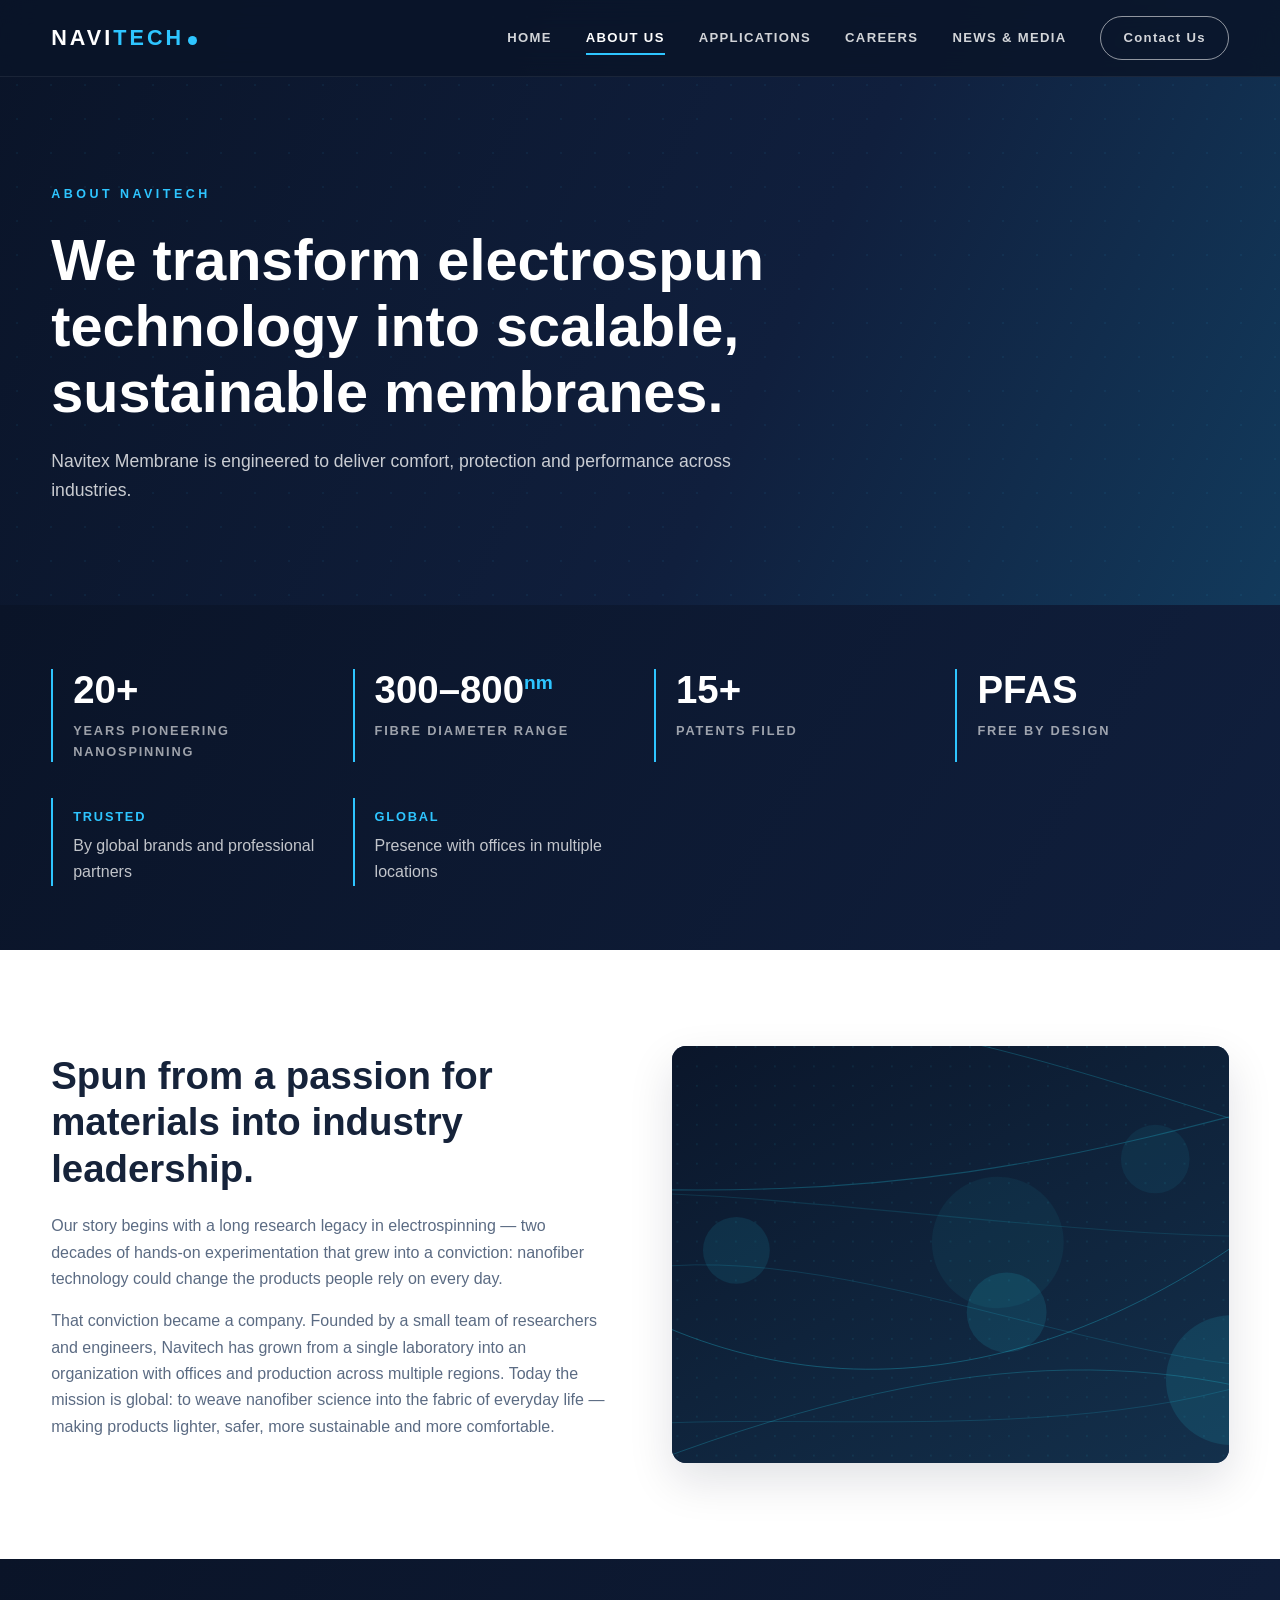
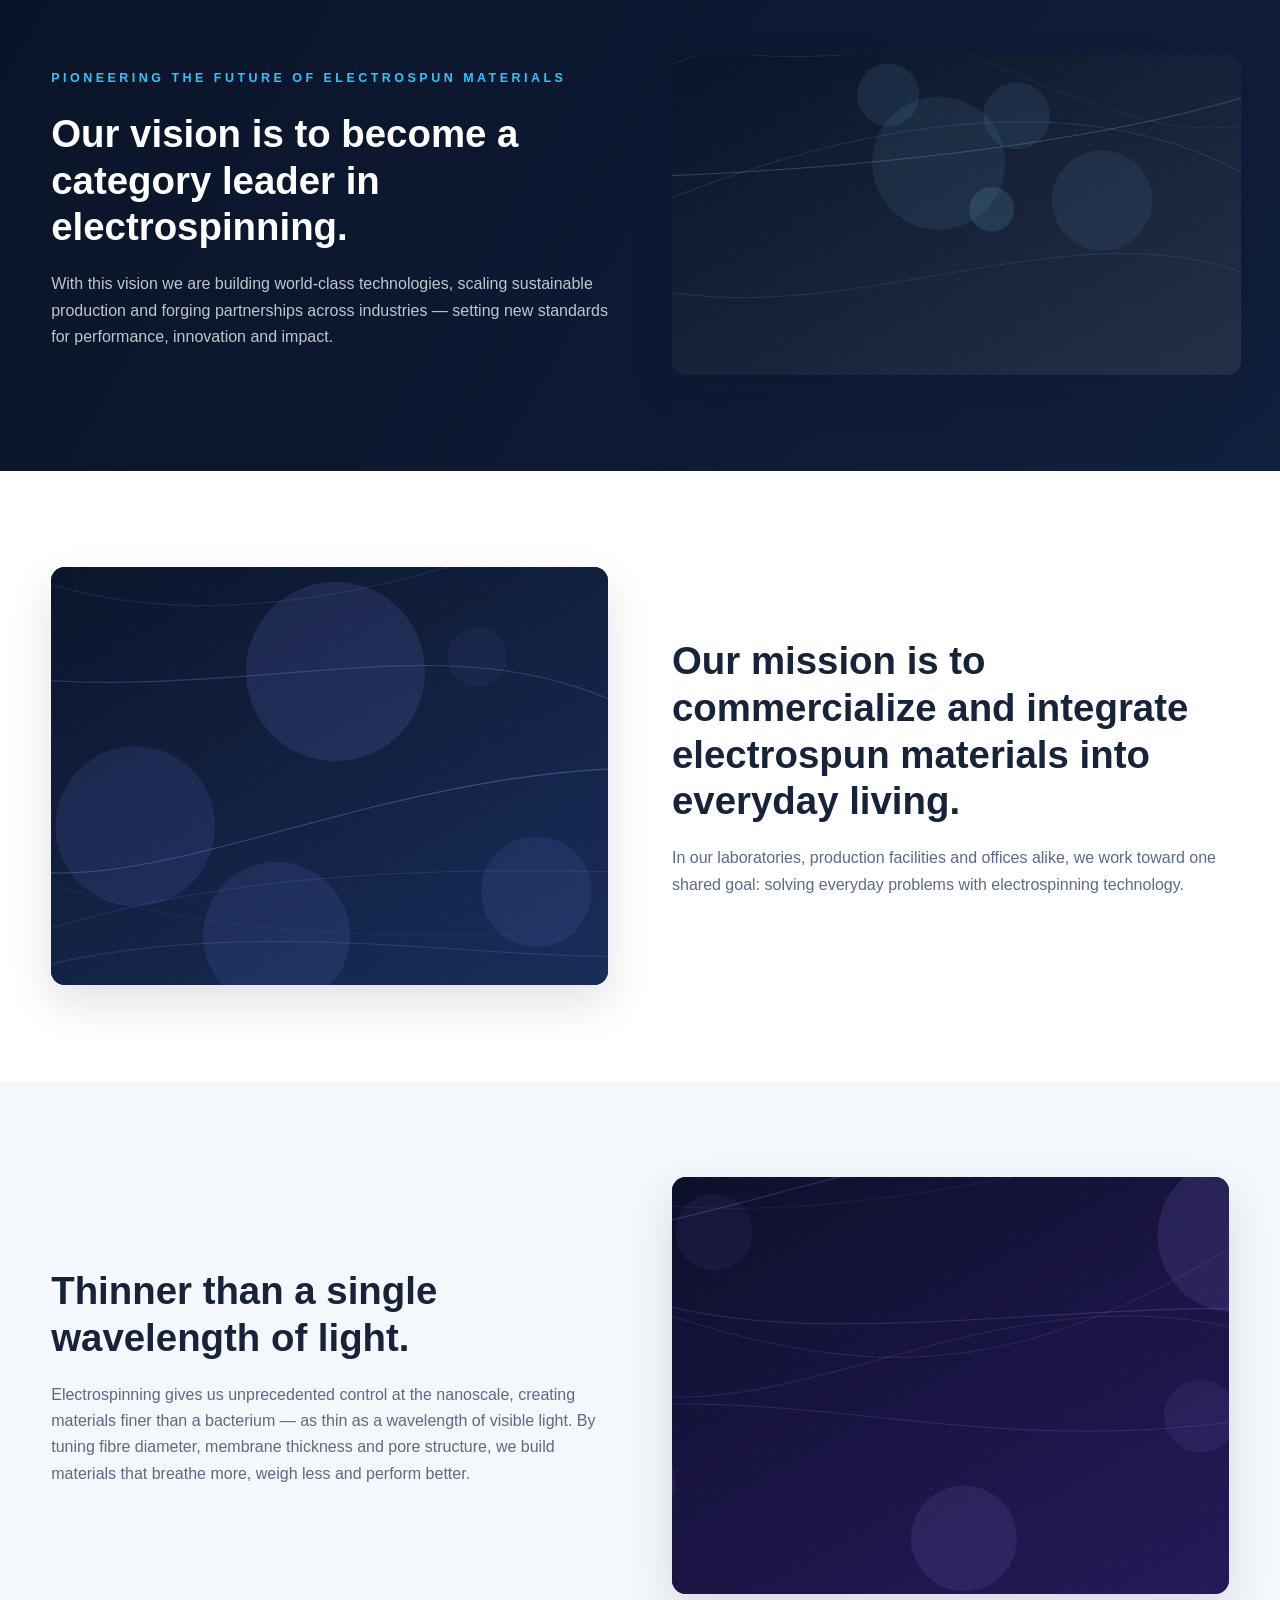
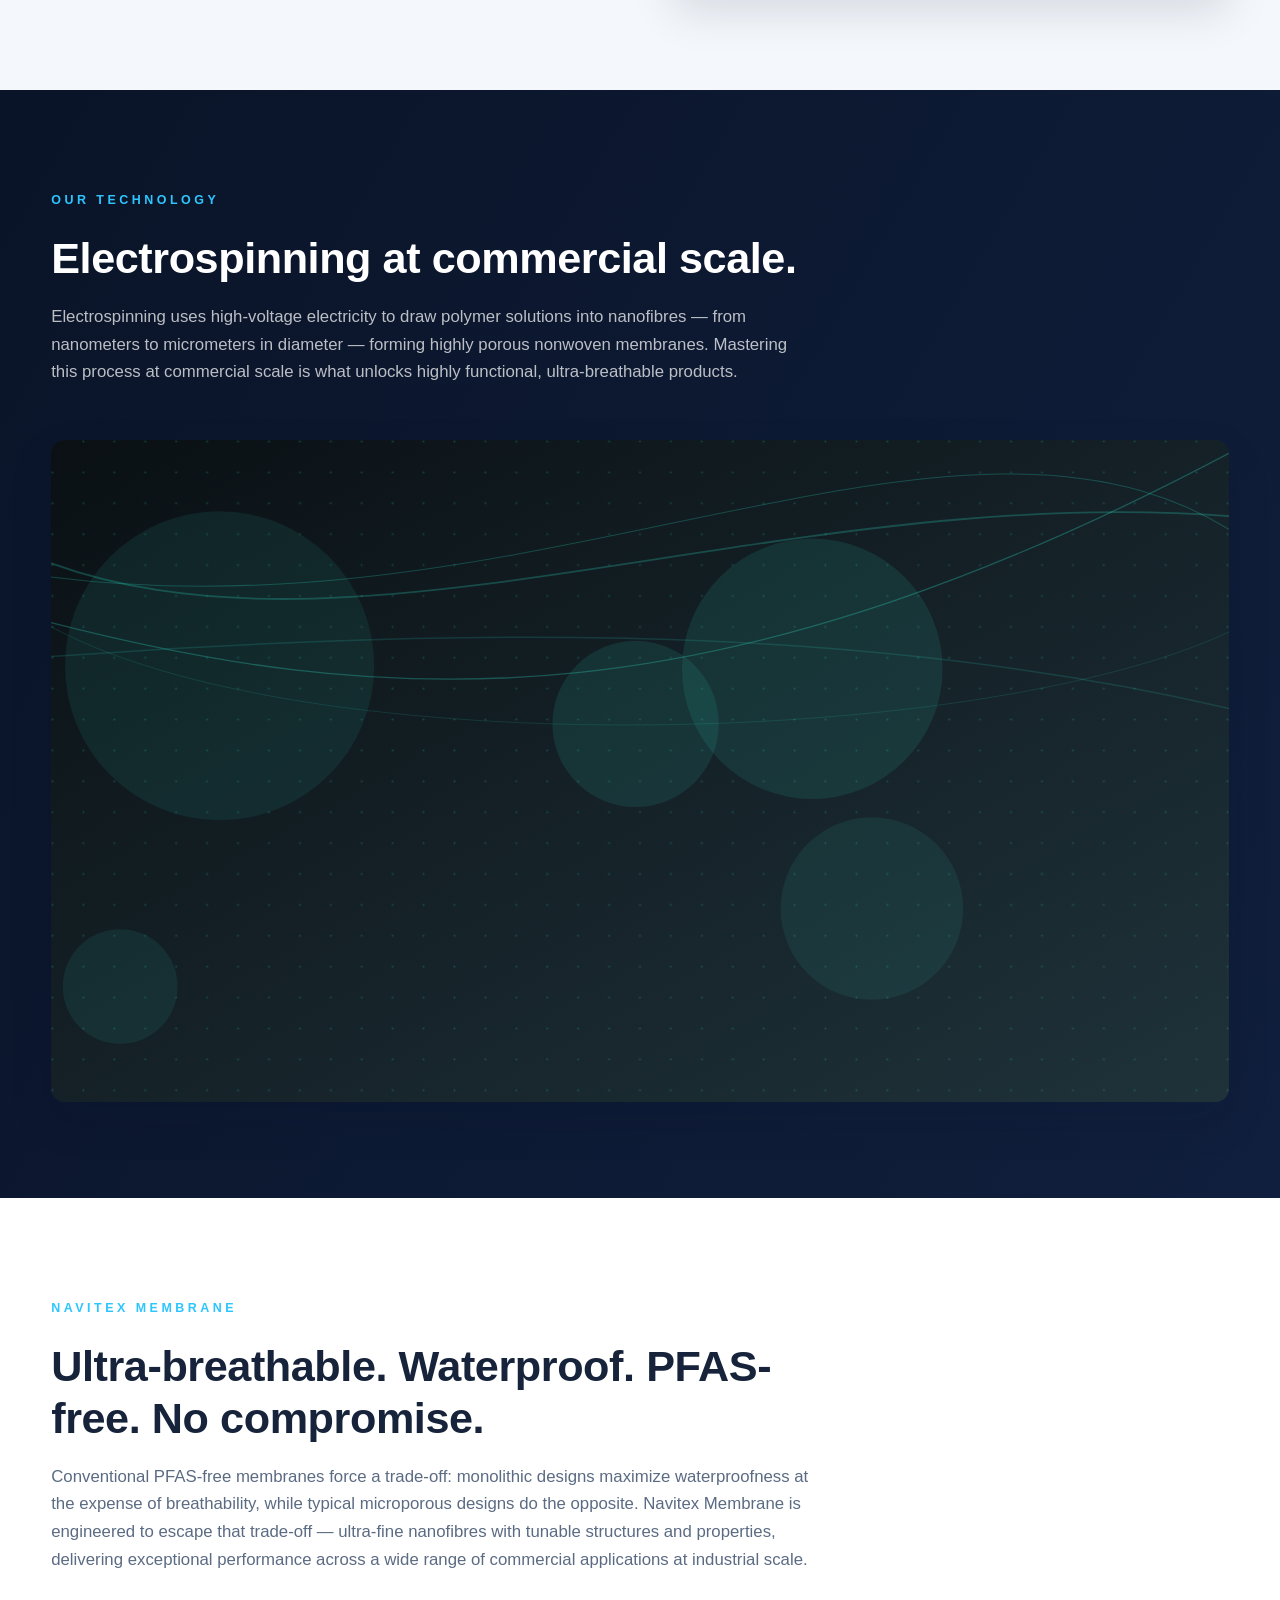
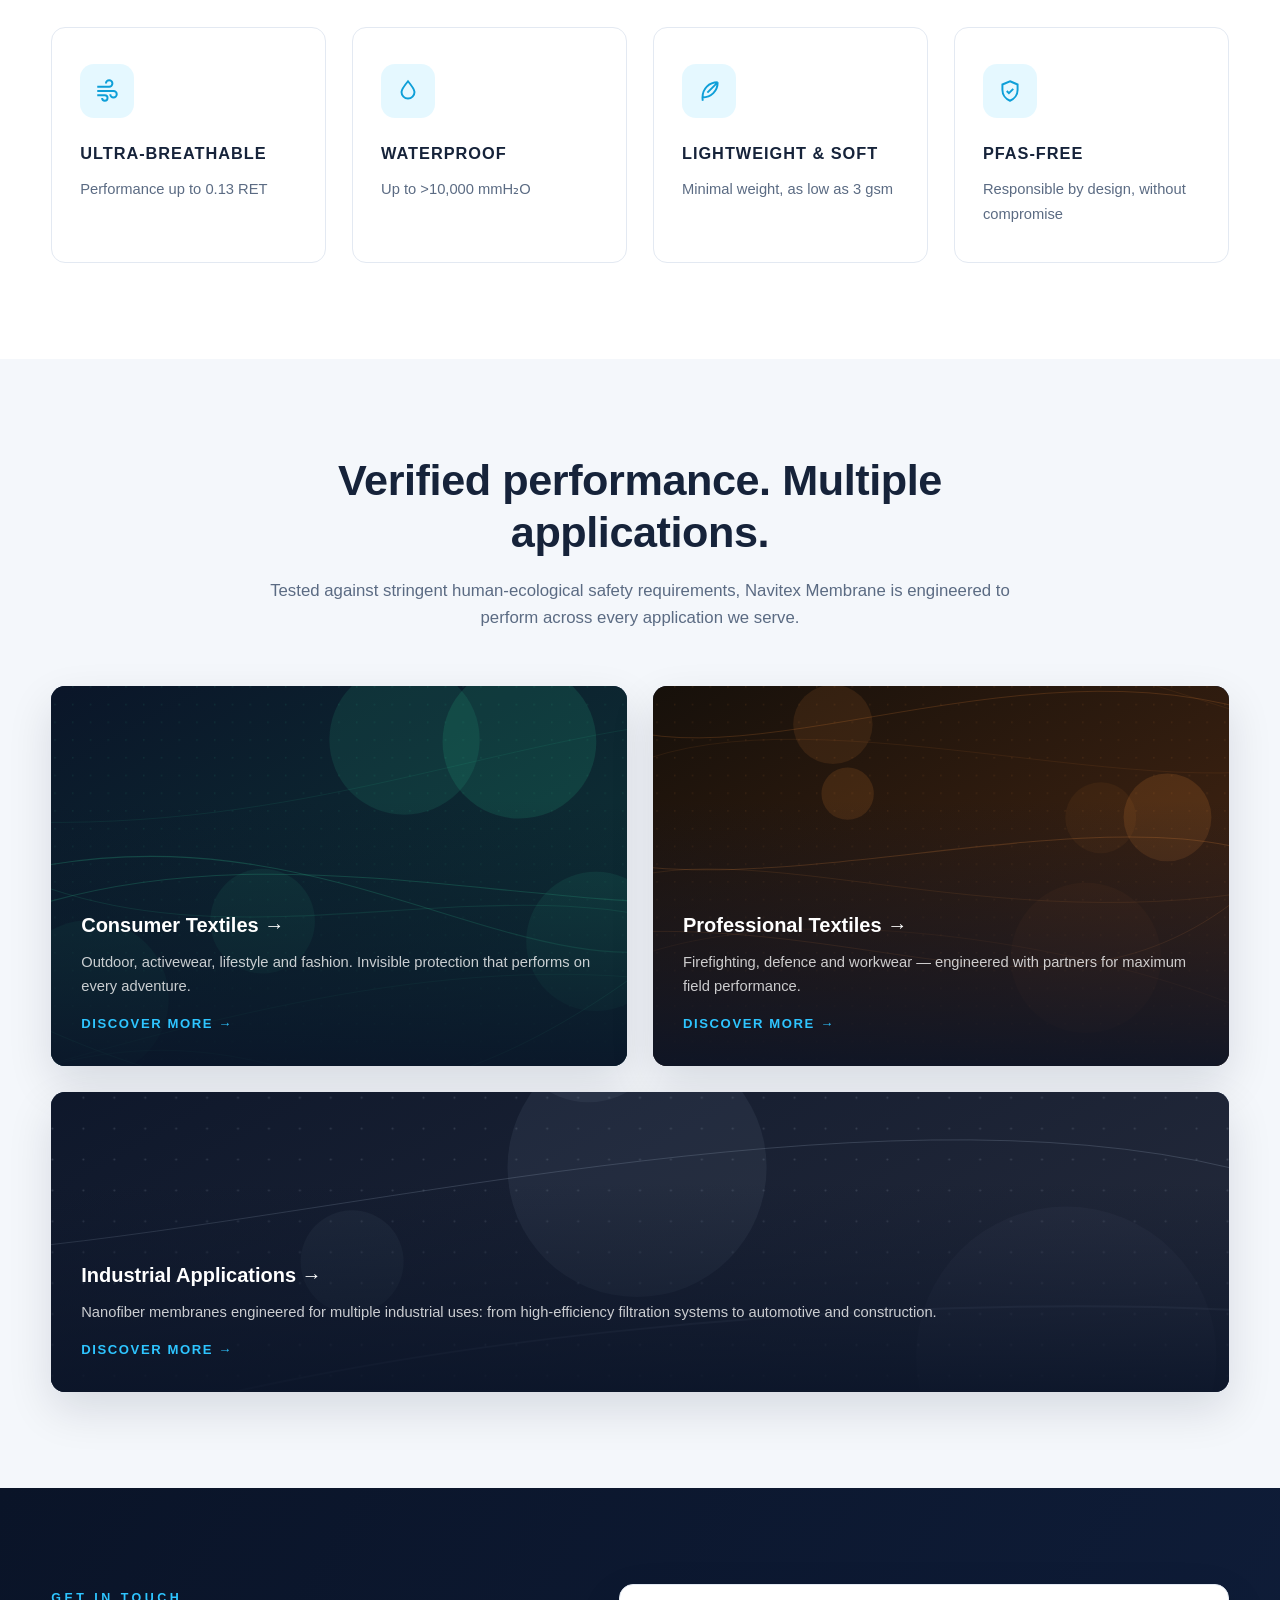
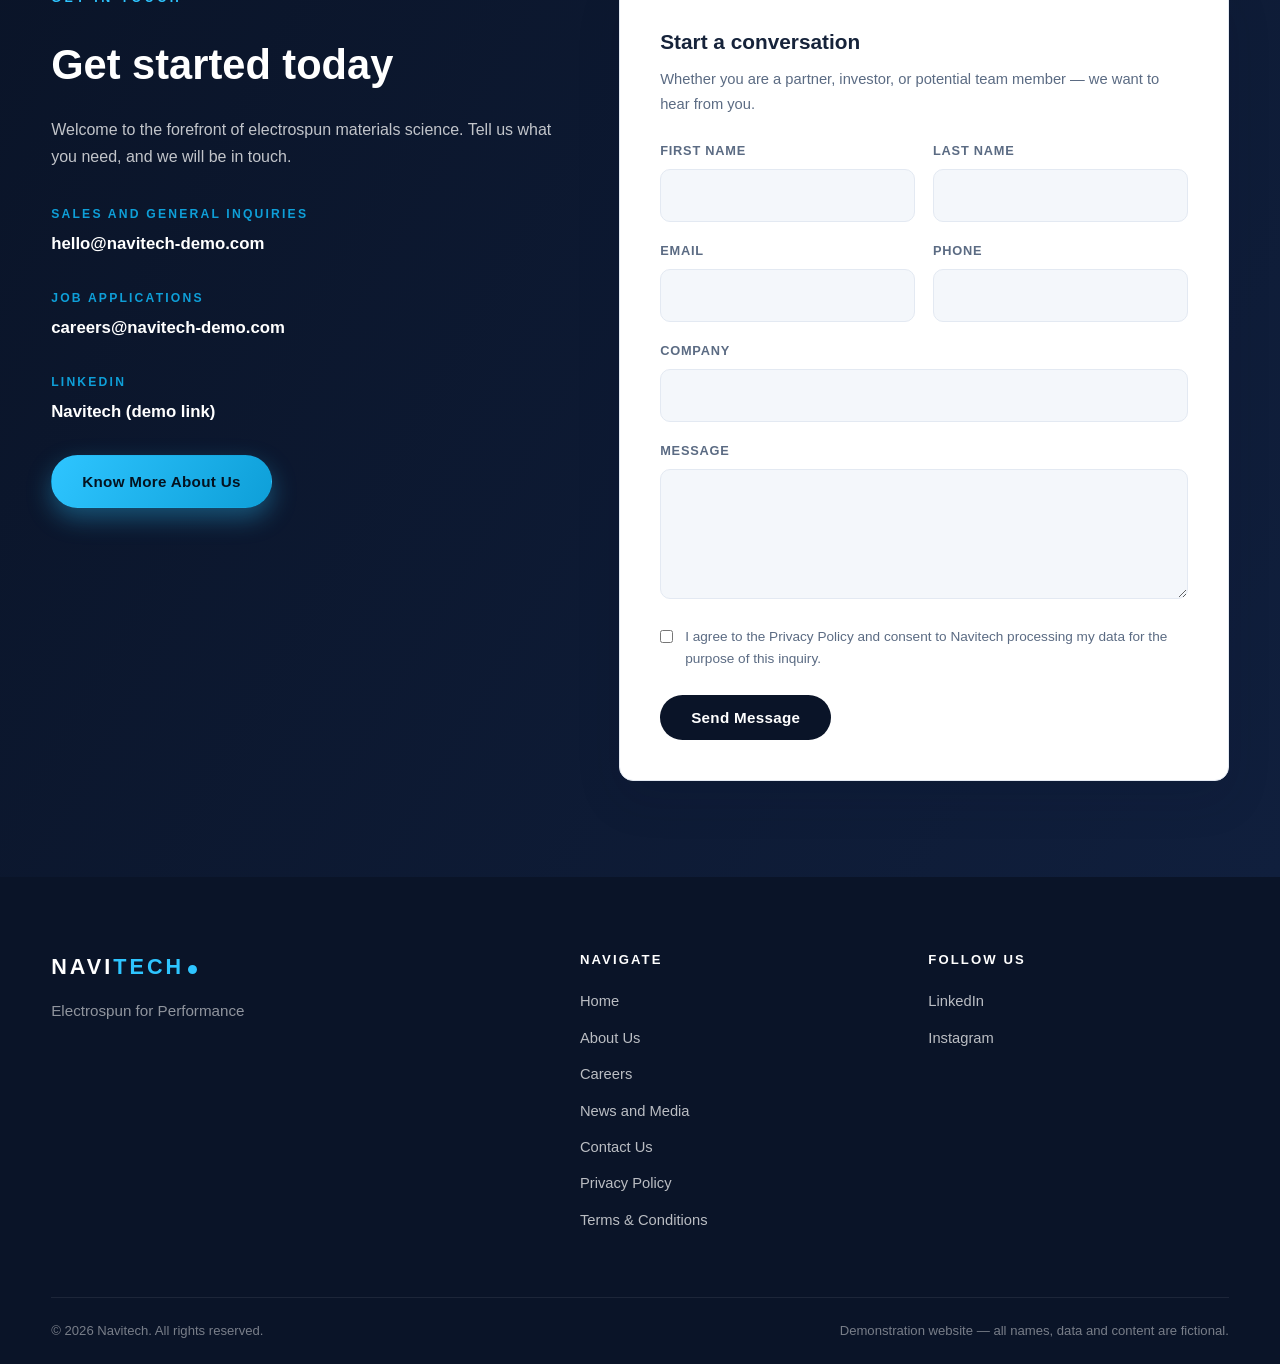
==== commit 193ce5a4: "Localize assets for China access" ====
--- a/about.html
+++ b/about.html
@@ -5,9 +5,6 @@
   <meta name="viewport" content="width=device-width, initial-scale=1.0" />
   <title>About Us — Navitech</title>
   <meta name="description" content="About Navitech (fictional demo). We turn electrospun technology into scalable, sustainable membranes for comfort, protection and performance." />
-  <link rel="preconnect" href="https://fonts.googleapis.com" />
-  <link rel="preconnect" href="https://fonts.gstatic.com" crossorigin />
-  <link href="https://fonts.googleapis.com/css2?family=Inter:wght@400;600;700;800&display=swap" rel="stylesheet" />
   <link rel="stylesheet" href="css/style.css" />
 </head>
 <body>
@@ -82,7 +79,7 @@
         <p>That conviction became a company. Founded by a small team of researchers and engineers, Navitech has grown from a single laboratory into an organization with offices and production across multiple regions. Today the mission is global: to weave nanofiber science into the fabric of everyday life — making products lighter, safer, more sustainable and more comfortable.</p>
       </div>
       <div class="media ratio-43 reveal">
-        <img src="https://images.unsplash.com/photo-1521737604893-d14cc237f11d?auto=format&fit=crop&w=1200&q=80" alt="The Navitech team at work" loading="lazy" onerror="this.remove()" />
+        <img src="assets/img/team.svg" alt="The Navitech team at work" loading="lazy" onerror="this.remove()" />
       </div>
     </div>
   </section>
@@ -96,7 +93,7 @@
         <p>With this vision we are building world-class technologies, scaling sustainable production and forging partnerships across industries — setting new standards for performance, innovation and impact.</p>
       </div>
       <div class="media ratio-169 reveal">
-        <img src="https://images.unsplash.com/photo-1517048676732-d65bc937f952?auto=format&fit=crop&w=1200&q=80" alt="Strategy discussion" loading="lazy" onerror="this.remove()" />
+        <img src="assets/img/meeting.svg" alt="Strategy discussion" loading="lazy" onerror="this.remove()" />
       </div>
     </div>
   </section>
@@ -109,7 +106,7 @@
         <p>In our laboratories, production facilities and offices alike, we work toward one shared goal: solving everyday problems with electrospinning technology.</p>
       </div>
       <div class="media ratio-43 reveal">
-        <img src="https://images.unsplash.com/photo-1579684385127-1ef15d508118?auto=format&fit=crop&w=1200&q=80" alt="Materials research in the laboratory" loading="lazy" onerror="this.remove()" />
+        <img src="assets/img/research.svg" alt="Materials research in the laboratory" loading="lazy" onerror="this.remove()" />
       </div>
     </div>
   </section>
@@ -122,7 +119,7 @@
         <p>Electrospinning gives us unprecedented control at the nanoscale, creating materials finer than a bacterium — as thin as a wavelength of visible light. By tuning fibre diameter, membrane thickness and pore structure, we build materials that breathe more, weigh less and perform better.</p>
       </div>
       <div class="media ratio-43 reveal">
-        <img src="https://images.unsplash.com/photo-1618005182384-a83a8bd57fbe?auto=format&fit=crop&w=1200&q=80" alt="Nanofiber structure visualization" loading="lazy" onerror="this.remove()" />
+        <img src="assets/img/nano-abstract.svg" alt="Nanofiber structure visualization" loading="lazy" onerror="this.remove()" />
       </div>
     </div>
   </section>
@@ -136,7 +133,7 @@
         <p>Electrospinning uses high-voltage electricity to draw polymer solutions into nanofibres — from nanometers to micrometers in diameter — forming highly porous nonwoven membranes. Mastering this process at commercial scale is what unlocks highly functional, ultra-breathable products.</p>
       </div>
       <div class="media ratio-169 reveal">
-        <img src="https://images.unsplash.com/photo-1565043666747-69f6646db940?auto=format&fit=crop&w=1600&q=80" alt="Industrial-scale production line" loading="lazy" onerror="this.remove()" />
+        <img src="assets/img/factory.svg" alt="Industrial-scale production line" loading="lazy" onerror="this.remove()" />
       </div>
     </div>
   </section>
@@ -191,7 +188,7 @@
       </div>
       <div class="app-grid">
         <article class="app-card reveal">
-          <img src="https://images.unsplash.com/photo-1551632811-561732d1e306?auto=format&fit=crop&w=1100&q=80" alt="Outdoor adventure" loading="lazy" onerror="this.remove()" />
+          <img src="assets/img/outdoor.svg" alt="Outdoor adventure" loading="lazy" onerror="this.remove()" />
           <div class="app-body">
             <h3>Consumer Textiles →</h3>
             <p>Outdoor, activewear, lifestyle and fashion. Invisible protection that performs on every adventure.</p>
@@ -199,7 +196,7 @@
           </div>
         </article>
         <article class="app-card reveal">
-          <img src="https://images.unsplash.com/photo-1516937941344-00b4e0337589?auto=format&fit=crop&w=1100&q=80" alt="Professional field work" loading="lazy" onerror="this.remove()" />
+          <img src="assets/img/protective.svg" alt="Professional field work" loading="lazy" onerror="this.remove()" />
           <div class="app-body">
             <h3>Professional Textiles →</h3>
             <p>Firefighting, defence and workwear — engineered with partners for maximum field performance.</p>
@@ -209,7 +206,7 @@
       </div>
       <div class="app-grid" style="margin-top:26px;grid-template-columns:1fr;">
         <article class="app-card reveal" style="min-height:300px;">
-          <img src="https://images.unsplash.com/photo-1581094794329-c8112a89af12?auto=format&fit=crop&w=1400&q=80" alt="Industrial application" loading="lazy" onerror="this.remove()" />
+          <img src="assets/img/industrial.svg" alt="Industrial application" loading="lazy" onerror="this.remove()" />
           <div class="app-body">
             <h3>Industrial Applications →</h3>
             <p>Nanofiber membranes engineered for multiple industrial uses: from high-efficiency filtration systems to automotive and construction.</p>
--- a/css/style.css
+++ b/css/style.css
@@ -16,7 +16,7 @@
   --bg-soft: #f4f7fb;
   --radius: 14px;
   --shadow: 0 18px 45px rgba(10, 20, 40, 0.12);
-  --font: "Inter", "Helvetica Neue", Arial, sans-serif;
+  --font: "Inter", -apple-system, BlinkMacSystemFont, "Segoe UI", "PingFang SC", "Microsoft YaHei", "Helvetica Neue", Arial, sans-serif;
 }
 
 * { margin: 0; padding: 0; box-sizing: border-box; }
